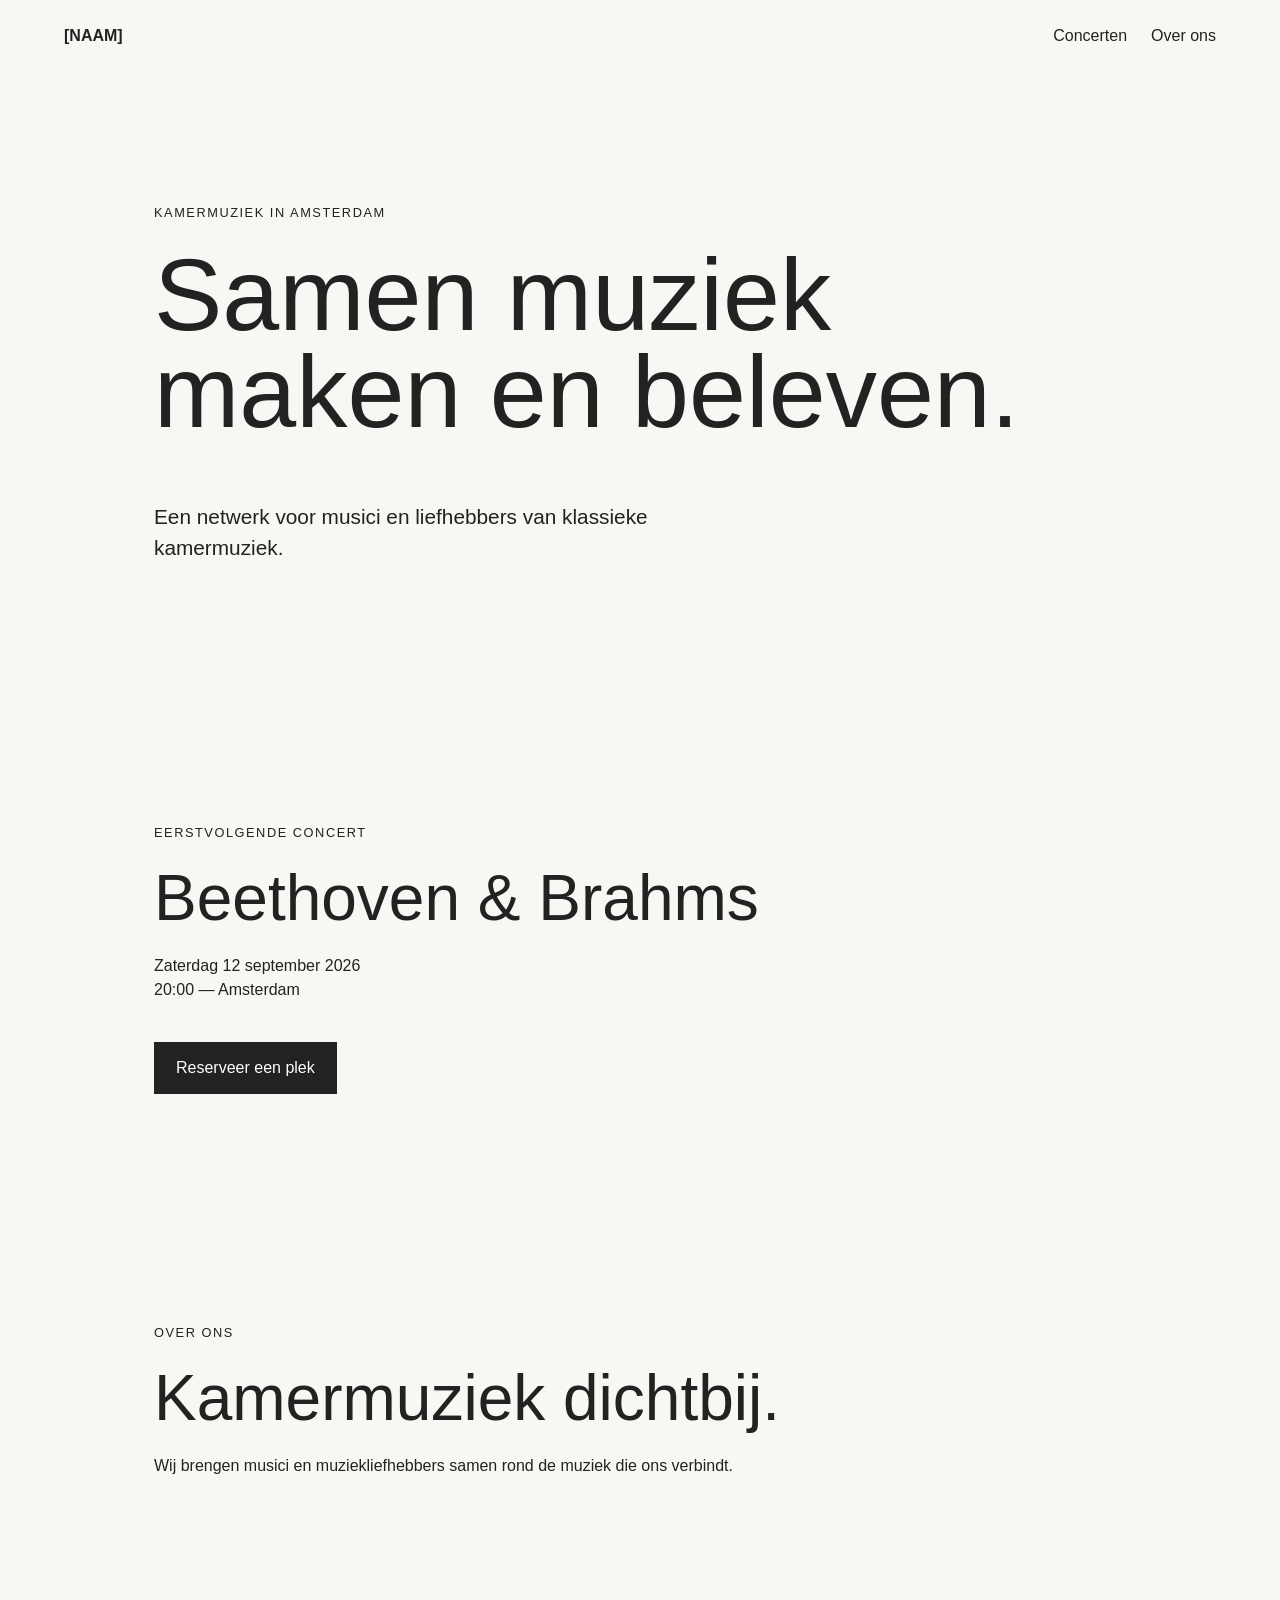
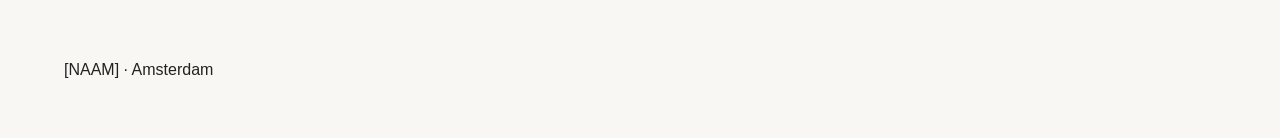
==== index.html @ c8fad397 "Initial website" ====
<!DOCTYPE html>
<html lang="nl">
<head>
    <meta charset="UTF-8">
    <meta name="viewport" content="width=device-width, initial-scale=1.0">
    <title>[NAAM] — Kamermuziek in Amsterdam</title>
    <link rel="stylesheet" href="css/style.css">
</head>

<body>

    <header>
        <a href="/" class="logo">[NAAM]</a>

        <nav>
            <a href="#concerten">Concerten</a>
            <a href="#over-ons">Over ons</a>
        </nav>
    </header>

    <main>

        <section class="hero">
            <p class="eyebrow">Kamermuziek in Amsterdam</p>

            <h1>
                Samen muziek<br>
                maken en beleven.
            </h1>

            <p class="intro">
                Een netwerk voor musici en liefhebbers van klassieke kamermuziek.
            </p>
        </section>

        <section id="concerten">
            <p class="eyebrow">Eerstvolgende concert</p>

            <h2>Beethoven & Brahms</h2>

            <p>
                Zaterdag 12 september 2026<br>
                20:00 — Amsterdam
            </p>

            <a href="#" class="button">Reserveer een plek</a>
        </section>

        <section id="over-ons">
            <p class="eyebrow">Over ons</p>

            <h2>Kamermuziek dichtbij.</h2>

            <p>
                Wij brengen musici en muziekliefhebbers samen
                rond de muziek die ons verbindt.
            </p>
        </section>

    </main>

    <footer>
        <p>[NAAM] · Amsterdam</p>
    </footer>

</body>
</html>
---- css/style.css ----
* {
    box-sizing: border-box;
}

html {
    scroll-behavior: smooth;
}

body {
    margin: 0;
    font-family: Arial, sans-serif;
    color: #222;
    background: #f8f7f3;
    line-height: 1.5;
}

header {
    display: flex;
    justify-content: space-between;
    align-items: center;
    padding: 24px 5vw;
}

.logo {
    font-weight: 600;
    text-decoration: none;
    color: inherit;
}

nav {
    display: flex;
    gap: 24px;
}

nav a {
    color: inherit;
    text-decoration: none;
}

main {
    max-width: 1100px;
    margin: 0 auto;
}

section {
    padding: 12vh 5vw;
}

.hero {
    min-height: 70vh;
    display: flex;
    flex-direction: column;
    justify-content: center;
}

.eyebrow {
    text-transform: uppercase;
    letter-spacing: 0.12em;
    font-size: 0.8rem;
    margin-bottom: 24px;
}

h1 {
    font-size: clamp(3rem, 8vw, 7rem);
    line-height: 0.95;
    font-weight: 500;
    margin: 0 0 40px;
}

h2 {
    font-size: clamp(2rem, 5vw, 4rem);
    line-height: 1;
    font-weight: 500;
    margin: 0 0 24px;
}

.intro {
    max-width: 550px;
    font-size: 1.3rem;
}

.button {
    display: inline-block;
    margin-top: 24px;
    padding: 14px 22px;
    background: #222;
    color: white;
    text-decoration: none;
}

footer {
    padding: 40px 5vw;
}
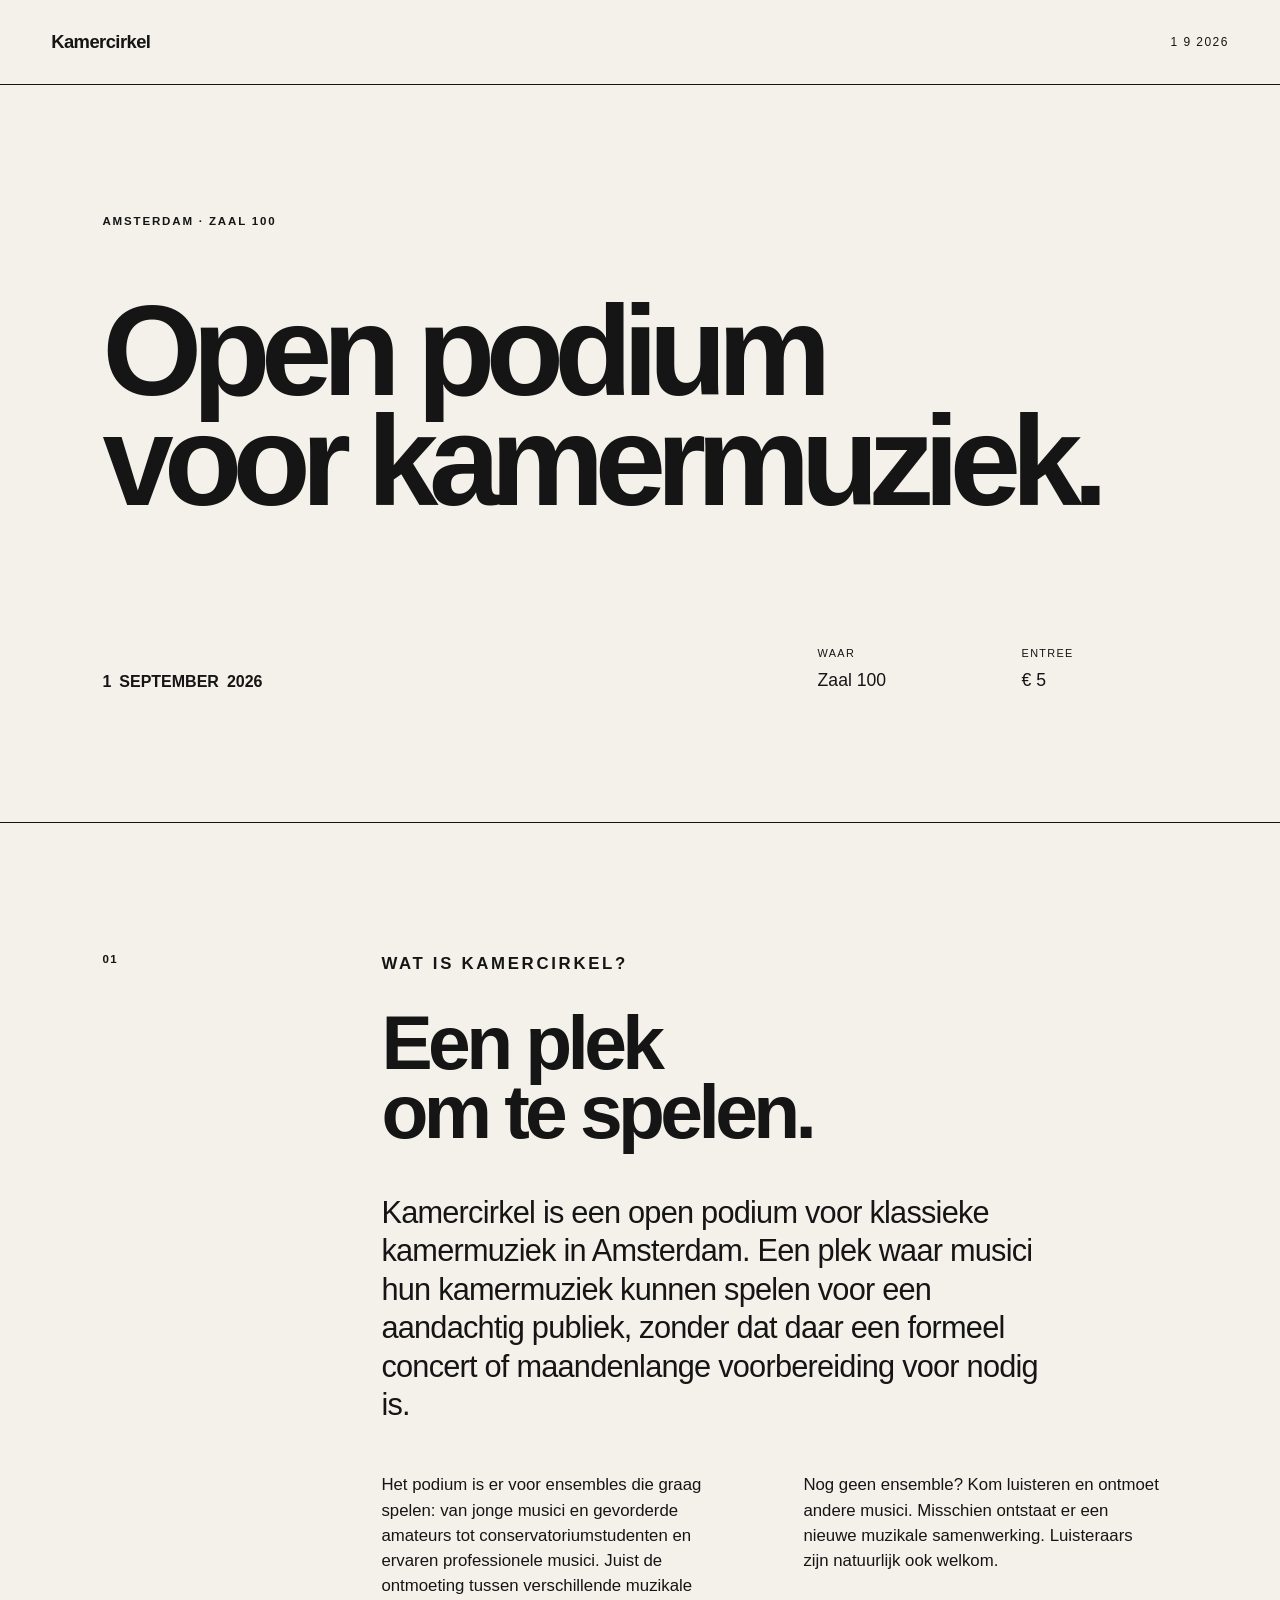
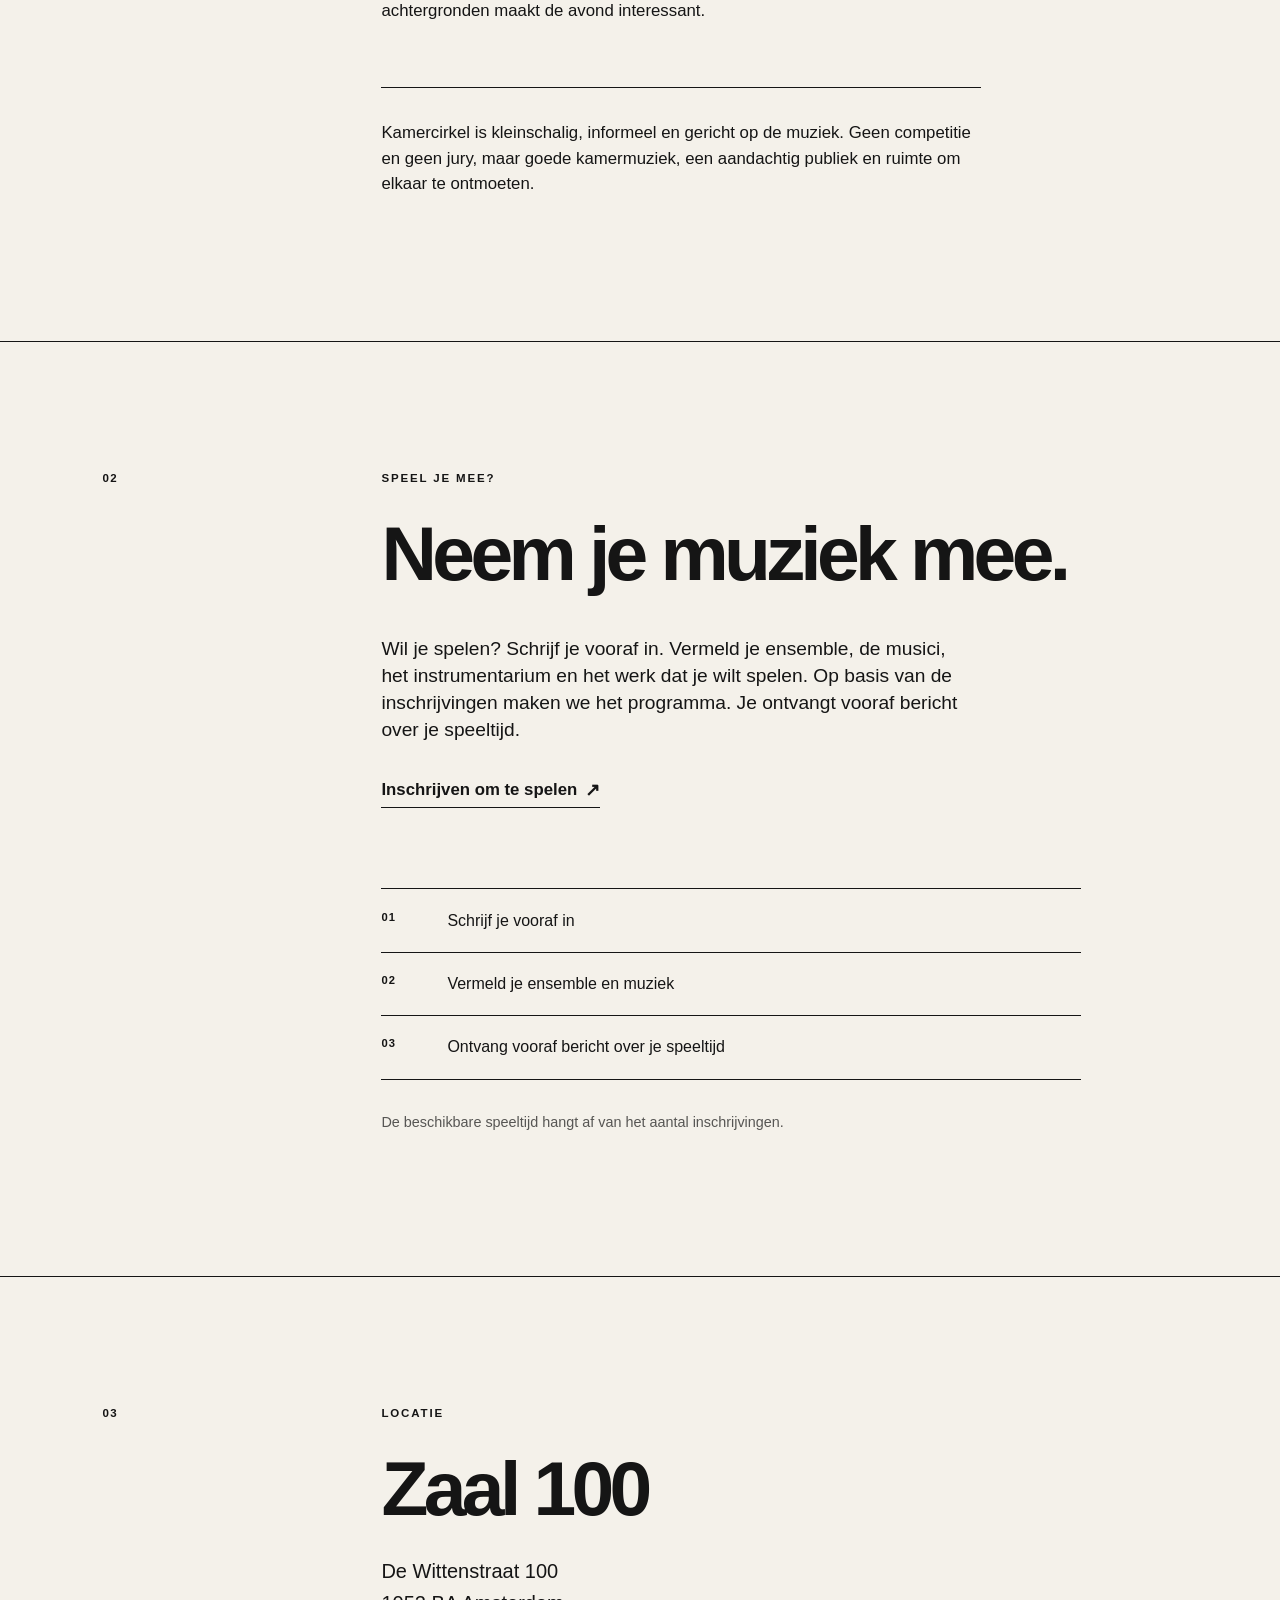
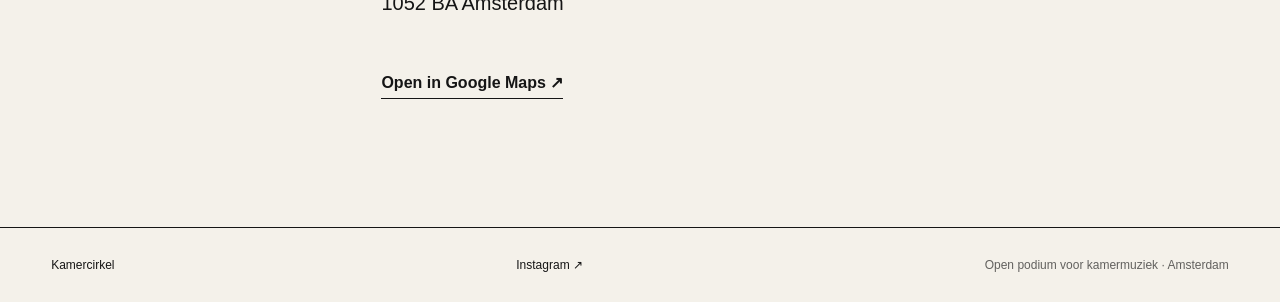
==== commit 1556ae93: "Update event" ====
--- a/index.html
+++ b/index.html
@@ -1,67 +1,443 @@
 <!DOCTYPE html>
 <html lang="nl">
+
 <head>
+
     <meta charset="UTF-8">
-    <meta name="viewport" content="width=device-width, initial-scale=1.0">
-    <title>[NAAM] — Kamermuziek in Amsterdam</title>
-    <link rel="stylesheet" href="css/style.css">
+
+    <meta
+        name="viewport"
+        content="width=device-width, initial-scale=1.0"
+    >
+
+    <title>
+        Kamercirkel — Open podium voor kamermuziek in Amsterdam
+    </title>
+
+    <meta
+        name="description"
+        content="Kamercirkel is een open podium voor klassieke kamermuziek in Amsterdam. Een plek voor ensembles, professionele musici, conservatoriumstudenten en gevorderde amateurs om kamermuziek te spelen, te luisteren en andere musici te ontmoeten.
+"
+    >
+
+    <meta
+        name="robots"
+        content="index, follow"
+    >
+
+    
+
+
+    <!-- Open Graph -->
+
+    <meta
+        property="og:type"
+        content="event"
+    >
+
+    <meta
+        property="og:title"
+        content="Kamercirkel — Open podium voor klassieke kamermuziek"
+    >
+
+    <meta
+        property="og:description"
+        content="Kamercirkel is een open podium voor klassieke kamermuziek in Amsterdam. Een plek voor ensembles, professionele musici, conservatoriumstudenten en gevorderde amateurs om kamermuziek te spelen, te luisteren en andere musici te ontmoeten.
+"
+    >
+
+    
+
+    <meta
+        property="og:locale"
+        content="nl_NL"
+    >
+
+
+    <!-- Structured data -->
+
+    <script type="application/ld+json">
+    {
+        "@context": "https://schema.org",
+        "@type": "Event",
+
+        "name": "Kamercirkel \u2014 Open podium voor klassieke kamermuziek",
+
+        "description": "Kamercirkel is een open podium voor klassieke kamermuziek in Amsterdam. Een plek waar musici hun kamermuziek kunnen spelen voor een aandachtig publiek, zonder dat daar een formeel concert of maandenlange voorbereiding voor nodig is.\n",
+
+        "startDate": "",
+        "endDate": "2026-09-01T23:00:00",
+
+        "eventStatus": "https://schema.org/EventScheduled",
+
+        "location": {
+            "@type": "Place",
+            "name": "Zaal 100",
+
+            "address": {
+                "@type": "PostalAddress",
+                "streetAddress": "De Wittenstraat 100",
+                "postalCode": "1052 BA",
+                "addressLocality": "Amsterdam",
+                "addressCountry": "NL"
+            }
+        },
+
+        "offers": {
+            "@type": "Offer",
+            "price": 5,
+            "priceCurrency": "EUR",
+            "availability": "https://schema.org/InStock"
+        },
+
+        "organizer": {
+            "@type": "Organization",
+            "name": "Kamercirkel"
+            
+        }
+
+        
+        ,
+        "sameAs": [
+            "https://instagram.com/..."
+        ]
+        
+    }
+    </script>
+
+
+    <!-- Stylesheet -->
+
+    <link
+        rel="stylesheet"
+        href="css/style.css"
+    >
+
 </head>
 
+
 <body>
 
-    <header>
-        <a href="/" class="logo">[NAAM]</a>
-
-        <nav>
-            <a href="#concerten">Concerten</a>
-            <a href="#over-ons">Over ons</a>
-        </nav>
-    </header>
-
-    <main>
-
-        <section class="hero">
-            <p class="eyebrow">Kamermuziek in Amsterdam</p>
+
+<header class="header">
+
+    <a
+        href="/"
+        class="logo"
+    >
+        Kamercirkel
+    </a>
+
+    <span class="edition">
+        1 9 2026
+    </span>
+
+</header>
+
+
+<main>
+
+
+    <!-- HERO -->
+
+    <section class="hero">
+
+        <div class="hero-top">
+
+            <p class="eyebrow">
+                Amsterdam · Zaal 100
+            </p>
+
+        </div>
+
+
+        <div class="hero-main">
 
             <h1>
-                Samen muziek<br>
-                maken en beleven.
+                Open podium<br>
+                voor kamermuziek.
             </h1>
 
-            <p class="intro">
-                Een netwerk voor musici en liefhebbers van klassieke kamermuziek.
-            </p>
-        </section>
-
-        <section id="concerten">
-            <p class="eyebrow">Eerstvolgende concert</p>
-
-            <h2>Beethoven & Brahms</h2>
-
-            <p>
-                Zaterdag 12 september 2026<br>
-                20:00 — Amsterdam
-            </p>
-
-            <a href="#" class="button">Reserveer een plek</a>
-        </section>
-
-        <section id="over-ons">
-            <p class="eyebrow">Over ons</p>
-
-            <h2>Kamermuziek dichtbij.</h2>
-
-            <p>
-                Wij brengen musici en muziekliefhebbers samen
-                rond de muziek die ons verbindt.
-            </p>
-        </section>
-
-    </main>
-
-    <footer>
-        <p>[NAAM] · Amsterdam</p>
-    </footer>
+        </div>
+
+
+        <div class="hero-bottom">
+
+            <div class="event-date">
+
+                <span class="date-day">
+                    1
+                </span>
+
+                <span class="date-month">
+                    SEPTEMBER
+                </span>
+
+                <span class="date-year">
+                    2026
+                </span>
+
+            </div>
+
+
+            <div class="hero-details">
+
+                <div>
+                    <span class="label">Waar</span>
+
+                    <strong>
+                        Zaal 100
+                    </strong>
+                </div>
+
+
+                <div>
+                    <span class="label">Entree</span>
+
+                    <strong>
+                        € 5
+                    </strong>
+                </div>
+
+            </div>
+
+        </div>
+
+    </section>
+
+
+
+    <!-- ABOUT -->
+
+    <section class="about">
+
+        <div class="section-number">
+            01
+        </div>
+
+
+        <div class="about-content">
+
+            <p class="eyebrow">
+                Wat is Kamercirkel?
+            </p>
+
+            <h2>
+                Een plek<br>
+                om te spelen.
+            </h2>
+
+
+            <p class="large">
+                Kamercirkel is een open podium voor klassieke kamermuziek in Amsterdam. Een plek waar musici hun kamermuziek kunnen spelen voor een aandachtig publiek, zonder dat daar een formeel concert of maandenlange voorbereiding voor nodig is.
+
+            </p>
+
+
+            <div class="text-columns">
+
+                <p>
+                    Het podium is er voor ensembles die graag spelen: van jonge musici en gevorderde amateurs tot conservatoriumstudenten en ervaren professionele musici. Juist de ontmoeting tussen verschillende muzikale achtergronden maakt de avond interessant.
+
+                </p>
+
+                <p>
+                    Nog geen ensemble? Kom luisteren en ontmoet andere musici. Misschien ontstaat er een nieuwe muzikale samenwerking. Luisteraars zijn natuurlijk ook welkom.
+
+                </p>
+
+            </div>
+
+
+            <p class="concept">
+                Kamercirkel is kleinschalig, informeel en gericht op de muziek. Geen competitie en geen jury, maar goede kamermuziek, een aandachtig publiek en ruimte om elkaar te ontmoeten.
+
+            </p>
+
+        </div>
+
+    </section>
+
+
+
+    <!-- PLAY -->
+
+    <section class="play">
+
+        <div class="section-number">
+            02
+        </div>
+
+
+        <div class="play-content">
+
+            <p class="eyebrow">
+                Speel je mee?
+            </p>
+
+
+            <h2>
+                Neem je muziek mee.
+            </h2>
+
+
+            <p class="play-introduction">
+                Wil je spelen? Schrijf je vooraf in. Vermeld je ensemble, de musici, het instrumentarium en het werk dat je wilt spelen. Op basis van de inschrijvingen maken we het programma. Je ontvangt vooraf bericht over je speeltijd.
+
+            </p>
+
+
+            <a
+                class="registration-link"
+                href="https://docs.google.com/forms/d/e/1FAIpQLScF7BjYv0ZZ7OWXcv6IKM0kbrwD1I_tq4zoYv1nE0_ulK1Kbw/viewform?usp=publish-editor"
+                target="_blank"
+                rel="noopener noreferrer"
+            >
+                Inschrijven om te spelen
+                <span>↗</span>
+            </a>
+
+
+            <div class="rules">
+
+                <div class="rule">
+
+                    <span>
+                        01
+                    </span>
+
+                    <strong>
+                        Schrijf je vooraf in
+                    </strong>
+
+                </div>
+
+
+                <div class="rule">
+
+                    <span>
+                        02
+                    </span>
+
+                    <strong>
+                        Vermeld je ensemble en muziek
+                    </strong>
+
+                </div>
+
+
+                <div class="rule">
+
+                    <span>
+                        03
+                    </span>
+
+                    <strong>
+                        Ontvang vooraf bericht over je speeltijd
+                    </strong>
+
+                </div>
+
+            </div>
+
+
+            <p class="playing-time">
+                De beschikbare speeltijd hangt af van het aantal inschrijvingen.
+            </p>
+
+        </div>
+
+    </section>
+
+
+
+    <!-- LOCATION -->
+
+    <section class="location">
+
+        <div class="section-number">
+            03
+        </div>
+
+
+        <div class="location-content">
+
+            <p class="eyebrow">
+                Locatie
+            </p>
+
+
+            <h2>
+                Zaal 100
+            </h2>
+
+
+            <p class="address">
+
+                De Wittenstraat 100<br>
+
+                1052 BA
+                Amsterdam
+
+            </p>
+
+
+            <a
+                class="location-link"
+                href="https://www.google.com/maps/search/?api=1&amp;query=De+Wittenstraat+100%2C+1052+BA+Amsterdam"
+                target="_blank"
+                rel="noopener noreferrer"
+            >
+                Open in Google Maps
+                <span>↗</span>
+            </a>
+
+        </div>
+
+    </section>
+
+
+</main>
+
+
+
+<!-- FOOTER -->
+
+<footer class="footer">
+
+    <div class="footer-name">
+        Kamercirkel
+    </div>
+
+
+    <div class="footer-links">
+
+        
+
+            <a
+                href="https://instagram.com/..."
+                target="_blank"
+                rel="noopener noreferrer"
+            >
+                Instagram
+                <span>↗</span>
+            </a>
+
+        
+
+
+        
+
+    </div>
+
+
+    <div class="footer-tagline">
+        Open podium voor kamermuziek · Amsterdam
+    </div>
+
+</footer>
+
 
 </body>
+
 </html>
--- a/css/style.css
+++ b/css/style.css
@@ -8,86 +8,525 @@
 
 body {
     margin: 0;
-    font-family: Arial, sans-serif;
-    color: #222;
-    background: #f8f7f3;
+    background: #f4f1ea;
+    color: #151515;
+    font-family: Arial, Helvetica, sans-serif;
     line-height: 1.5;
 }
 
-header {
+a {
+    color: inherit;
+}
+
+
+/* --------------------------------
+   HEADER
+-------------------------------- */
+
+.header {
     display: flex;
     justify-content: space-between;
     align-items: center;
-    padding: 24px 5vw;
+
+    padding: 28px 4vw;
+
+    border-bottom: 1px solid #151515;
 }
 
 .logo {
-    font-weight: 600;
+    font-size: 1.15rem;
+    font-weight: 700;
     text-decoration: none;
-    color: inherit;
-}
-
-nav {
-    display: flex;
-    gap: 24px;
-}
-
-nav a {
-    color: inherit;
-    text-decoration: none;
-}
+    letter-spacing: -0.03em;
+}
+
+.edition {
+    font-size: 0.75rem;
+    text-transform: uppercase;
+    letter-spacing: 0.12em;
+}
+
+
+/* --------------------------------
+   GENERAL
+-------------------------------- */
 
 main {
-    max-width: 1100px;
-    margin: 0 auto;
+    width: 100%;
 }
 
 section {
-    padding: 12vh 5vw;
-}
+    padding: 10vw 8vw;
+    border-bottom: 1px solid #151515;
+}
+
+.eyebrow {
+    margin: 0 0 2rem;
+
+    font-size: 0.72rem;
+    font-weight: 700;
+    text-transform: uppercase;
+    letter-spacing: 0.16em;
+}
+
+.label {
+    display: block;
+
+    margin-bottom: 0.35rem;
+
+    font-size: 0.68rem;
+    text-transform: uppercase;
+    letter-spacing: 0.12em;
+}
+
+
+/* --------------------------------
+   HERO
+-------------------------------- */
 
 .hero {
-    min-height: 70vh;
+    min-height: 82vh;
+
     display: flex;
     flex-direction: column;
-    justify-content: center;
-}
-
-.eyebrow {
-    text-transform: uppercase;
+    justify-content: space-between;
+}
+
+.hero h1 {
+    max-width: 1100px;
+
+    margin: 0;
+
+    font-size: clamp(4rem, 10vw, 10rem);
+    font-weight: 700;
+    line-height: 0.86;
+    letter-spacing: -0.075em;
+}
+
+.hero-meta {
+    display: grid;
+    grid-template-columns: repeat(3, 1fr);
+
+    max-width: 900px;
+
+    margin-top: 8rem;
+}
+
+.hero-meta div {
+    padding-right: 2rem;
+}
+
+.hero-meta strong {
+    font-size: 1.1rem;
+    font-weight: 500;
+}
+
+
+/* --------------------------------
+   HERO DATE / DETAILS
+-------------------------------- */
+
+.hero-bottom {
+    display: flex;
+    justify-content: space-between;
+    align-items: flex-end;
+
+    margin-top: 6rem;
+}
+
+.event-date {
+    display: flex;
+    align-items: baseline;
+    gap: 0.5rem;
+}
+
+.date-day,
+.date-month,
+.date-year {
+    font-size: 1rem;
+    font-weight: 700;
+}
+
+.hero-details {
+    display: grid;
+    grid-template-columns: repeat(2, minmax(120px, 1fr));
+    gap: 3rem;
+
+    min-width: 360px;
+}
+
+.hero-details strong {
+    font-size: 1.1rem;
+    font-weight: 500;
+}
+
+
+/* --------------------------------
+   ABOUT
+-------------------------------- */
+
+.about {
+    display: grid;
+    grid-template-columns: 20% 1fr;
+    gap: 5vw;
+}
+
+.section-number {
+    font-size: 0.72rem;
+    font-weight: 700;
     letter-spacing: 0.12em;
-    font-size: 0.8rem;
-    margin-bottom: 24px;
-}
-
-h1 {
-    font-size: clamp(3rem, 8vw, 7rem);
-    line-height: 0.95;
+}
+
+.about-content {
+    max-width: 780px;
+}
+
+h2 {
+    margin: 0 0 3rem;
+
+    font-size: clamp(3rem, 6vw, 6rem);
+    font-weight: 600;
+    line-height: 0.9;
+    letter-spacing: -0.06em;
+}
+
+.about p {
+    max-width: 680px;
+}
+
+.about .large {
+    margin-bottom: 3rem;
+
+    font-size: clamp(1.4rem, 2.4vw, 2.2rem);
+    line-height: 1.25;
+    letter-spacing: -0.025em;
+}
+
+.about p:not(.large) {
+    max-width: 600px;
+
+    font-size: 1.05rem;
+}
+
+
+/* --------------------------------
+   ABOUT TEXT
+-------------------------------- */
+
+.text-columns {
+    display: grid;
+    grid-template-columns: repeat(2, minmax(0, 1fr));
+    gap: 4rem;
+
+    max-width: 780px;
+}
+
+.text-columns p {
+    margin: 0;
+}
+
+.concept {
+    max-width: 650px;
+
+    margin-top: 4rem;
+    padding-top: 2rem;
+
+    border-top: 1px solid #151515;
+
+    font-size: 1rem;
+    line-height: 1.5;
+}
+
+
+/* --------------------------------
+   PLAY
+-------------------------------- */
+
+.play {
+    display: grid;
+    grid-template-columns: 20% 1fr;
+    gap: 5vw;
+}
+
+.play-content {
+    max-width: 700px;
+}
+
+.play-content > p:not(.eyebrow) {
+    max-width: 580px;
+
+    font-size: 1.2rem;
+}
+
+.play-introduction {
+    max-width: 650px;
+
+    margin: 0;
+
+    font-size: 1.2rem;
+
+    line-height: 1.4;
+}
+
+
+/* --------------------------------
+   REGISTRATION LINK
+-------------------------------- */
+
+.registration-link {
+    display: inline-flex;
+    align-items: center;
+    gap: 0.5rem;
+
+    margin-top: 2rem;
+    padding-bottom: 0.25rem;
+
+    font-size: 1.05rem;
+    font-weight: 700;
+
+    text-decoration: none;
+
+    border-bottom: 1px solid #151515;
+
+    transition:
+        gap 0.2s ease,
+        opacity 0.2s ease;
+}
+
+.registration-link:hover {
+    gap: 0.8rem;
+    opacity: 0.55;
+}
+
+.registration-link span {
+    font-size: 1.1em;
+}
+
+
+/* --------------------------------
+   PLAYING RULES
+-------------------------------- */
+
+.rules {
+    margin-top: 5rem;
+
+    border-top: 1px solid #151515;
+}
+
+.rules div {
+    display: grid;
+    grid-template-columns: 50px 1fr;
+    gap: 1rem;
+
+    padding: 1.2rem 0;
+
+    border-bottom: 1px solid #151515;
+}
+
+.rules span {
+    font-size: 0.7rem;
+    font-weight: 700;
+    letter-spacing: 0.1em;
+}
+
+.rules strong {
+    font-size: 1rem;
     font-weight: 500;
-    margin: 0 0 40px;
-}
-
-h2 {
-    font-size: clamp(2rem, 5vw, 4rem);
-    line-height: 1;
-    font-weight: 500;
-    margin: 0 0 24px;
-}
-
-.intro {
-    max-width: 550px;
-    font-size: 1.3rem;
-}
-
-.button {
+}
+
+.playing-time {
+    margin-top: 2rem;
+
+    font-size: 0.9rem !important;
+
+    opacity: 0.7;
+}
+
+
+/* --------------------------------
+   LOCATION
+-------------------------------- */
+
+.location {
+    display: grid;
+    grid-template-columns: 20% 1fr;
+    gap: 5vw;
+}
+
+.location-content h2 {
+    margin-bottom: 2rem;
+}
+
+.location-content > p:not(.eyebrow) {
+    font-size: 1.25rem;
+}
+
+.address {
+    line-height: 1.6;
+}
+
+.location-link {
     display: inline-block;
-    margin-top: 24px;
-    padding: 14px 22px;
-    background: #222;
-    color: white;
+
+    margin-top: 2rem;
+
+    padding-bottom: 0.2rem;
+
+    font-weight: 700;
     text-decoration: none;
-}
-
-footer {
-    padding: 40px 5vw;
+
+    border-bottom: 1px solid #151515;
+
+    transition: opacity 0.2s ease;
+}
+
+.location-link:hover {
+    opacity: 0.55;
+}
+
+
+/* --------------------------------
+   FOOTER
+-------------------------------- */
+
+.footer {
+    display: flex;
+    justify-content: space-between;
+    align-items: baseline;
+
+    gap: 2rem;
+
+    padding: 28px 4vw;
+
+    font-size: 0.75rem;
+}
+
+.footer strong {
+    font-size: 0.9rem;
+}
+
+.footer-links {
+    display: flex;
+    gap: 1.5rem;
+}
+
+.footer-links a {
+    text-decoration: none;
+}
+
+.footer-links a:hover {
+    text-decoration: underline;
+}
+
+.footer-tagline {
+    opacity: 0.65;
+}
+
+
+/* --------------------------------
+   MOBILE
+-------------------------------- */
+
+@media (max-width: 700px) {
+
+    .header {
+        padding: 22px 5vw;
+    }
+
+    .edition {
+        font-size: 0.65rem;
+    }
+
+    section {
+        padding: 18vw 7vw;
+    }
+
+
+    /* HERO */
+
+    .hero {
+        min-height: 78vh;
+    }
+
+    .hero h1 {
+        font-size: clamp(3.6rem, 18vw, 6rem);
+        line-height: 0.86;
+    }
+
+    .hero-bottom {
+        flex-direction: column;
+        align-items: flex-start;
+
+        gap: 2rem;
+
+        margin-top: 5rem;
+    }
+
+    .hero-details {
+        grid-template-columns: 1fr 1fr;
+
+        width: 100%;
+        min-width: 0;
+
+        gap: 2rem;
+    }
+
+
+    /* ABOUT */
+
+    .about,
+    .play,
+    .location {
+        grid-template-columns: 1fr;
+        gap: 3rem;
+    }
+
+    h2 {
+        font-size: clamp(3rem, 15vw, 5rem);
+    }
+
+    .about .large {
+        font-size: 1.35rem;
+    }
+
+    .text-columns {
+        grid-template-columns: 1fr;
+        gap: 2rem;
+    }
+
+    .concept {
+        margin-top: 3rem;
+    }
+
+
+    /* PLAY */
+
+    .play-content > p:not(.eyebrow) {
+        font-size: 1.1rem;
+    }
+
+    .play-introduction {
+        font-size: 1.1rem;
+    }
+
+    .rules {
+        margin-top: 3rem;
+    }
+
+
+    /* FOOTER */
+
+    .footer {
+        flex-direction: column;
+
+        padding: 25px 7vw;
+    }
+
+    .footer-links {
+        order: 2;
+    }
+
+    .footer-tagline {
+        order: 3;
+    }
 }
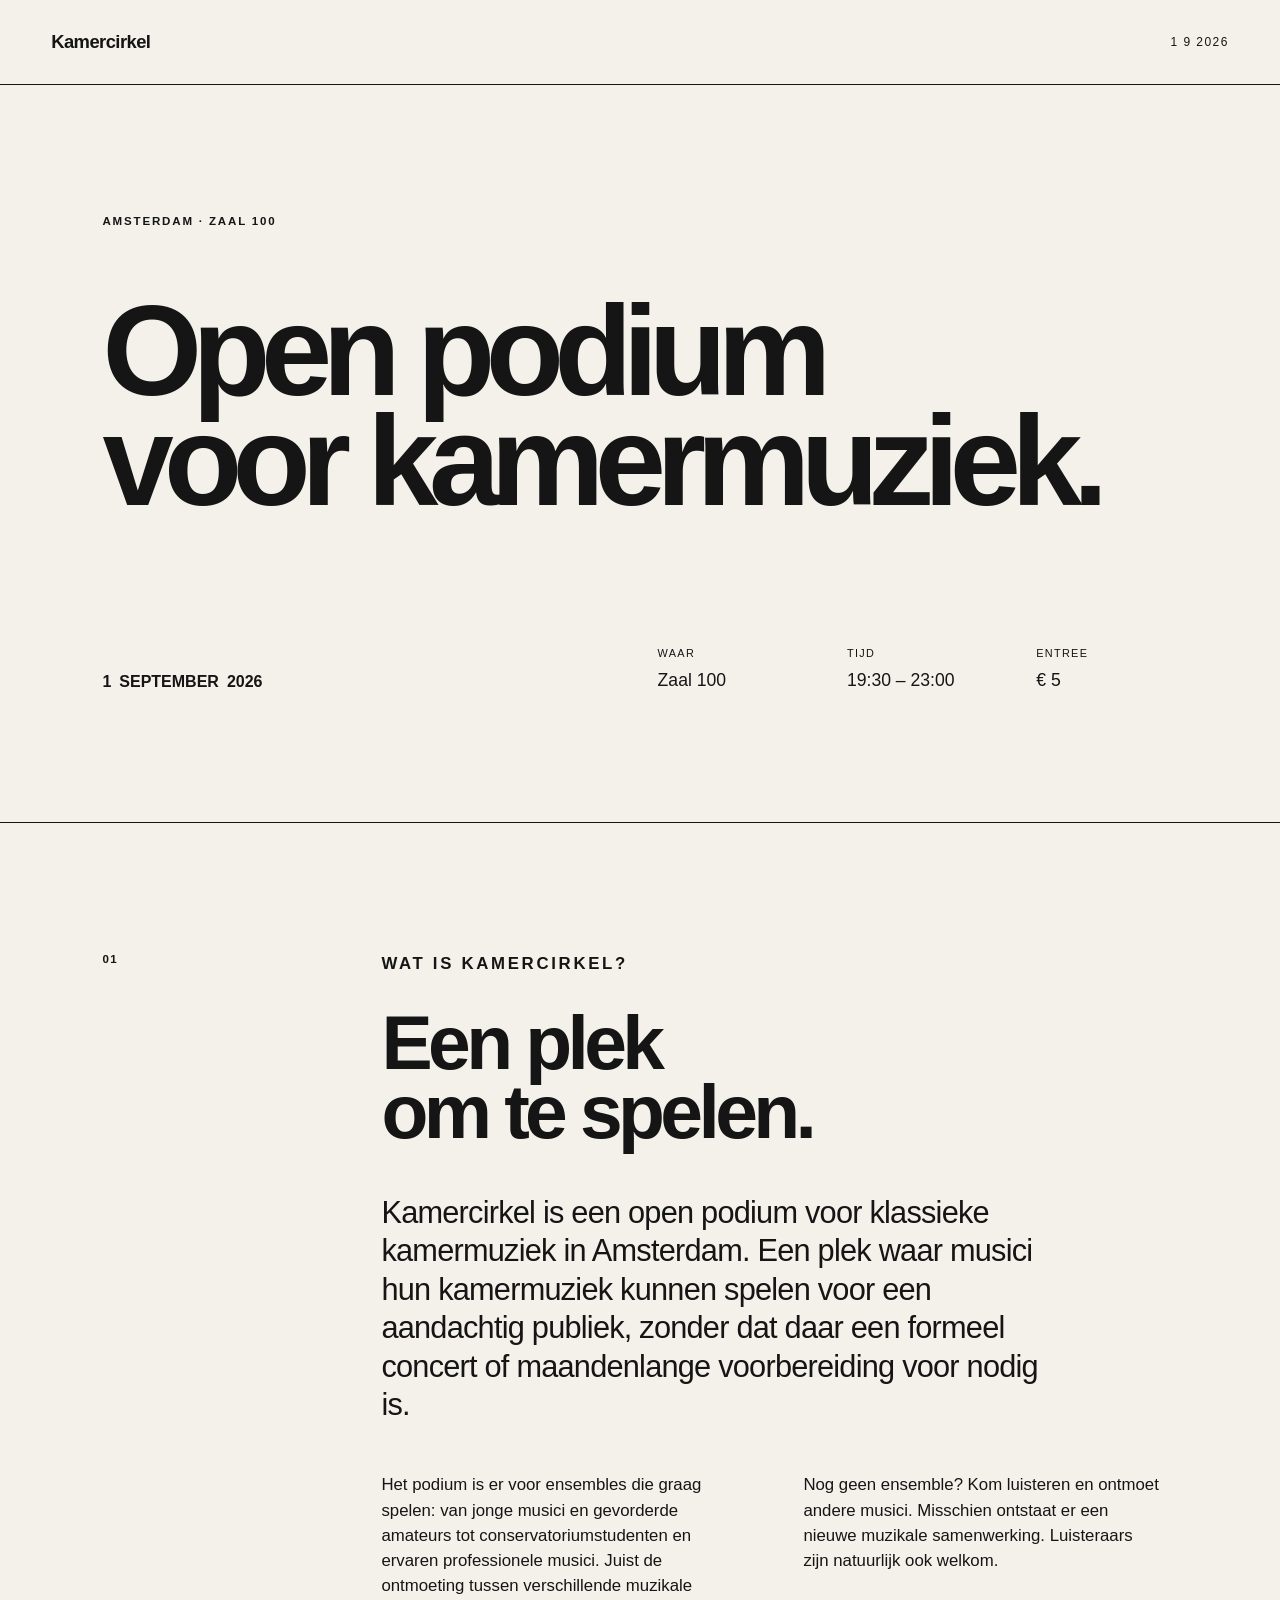
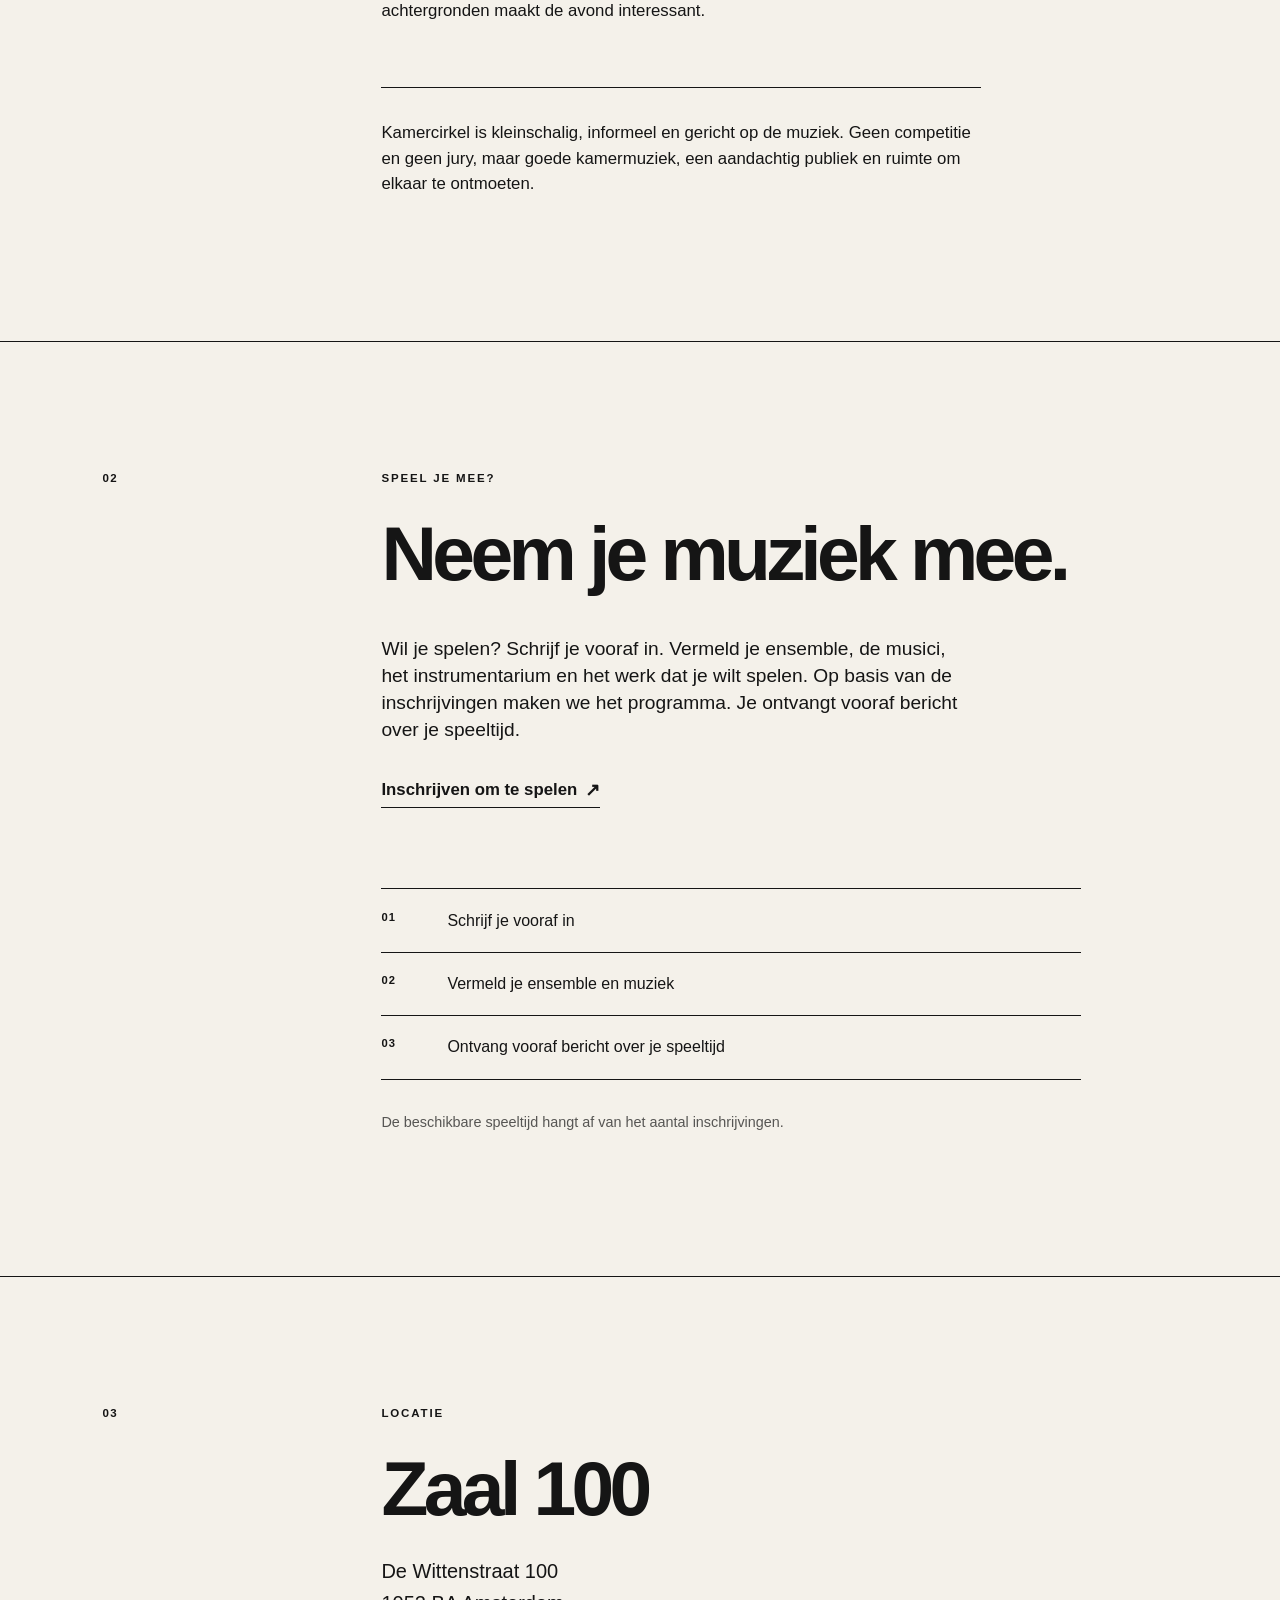
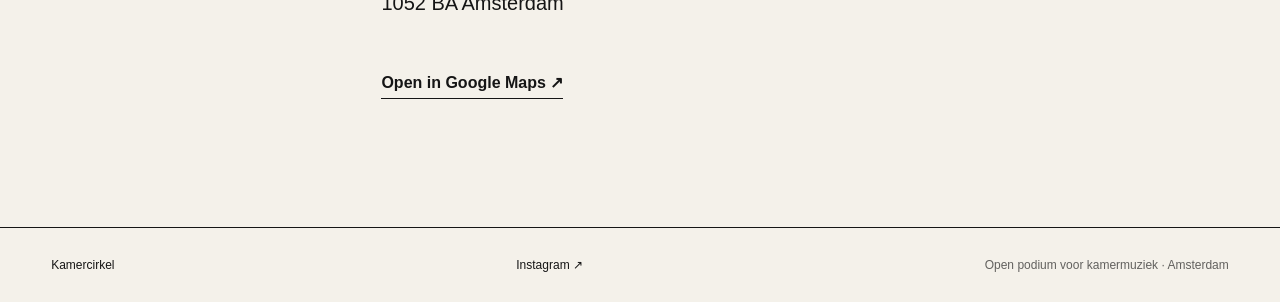
==== commit 715ecae3: "Show event time" ====
--- a/index.html
+++ b/index.html
@@ -26,6 +26,11 @@
     >
 
     
+    <link
+        rel="canonical"
+        href="https://eckhardtubbens.github.io/kamercirkel/"
+    >
+    
 
 
     <!-- Open Graph -->
@@ -46,6 +51,11 @@
 "
     >
 
+    
+    <meta
+        property="og:url"
+        content="https://eckhardtubbens.github.io/kamercirkel/"
+    >
     
 
     <meta
@@ -93,6 +103,8 @@
         "organizer": {
             "@type": "Organization",
             "name": "Kamercirkel"
+            ,
+            "url": "https://eckhardtubbens.github.io/kamercirkel"
             
         }
 
@@ -187,6 +199,15 @@
 
                     <strong>
                         Zaal 100
+                    </strong>
+                </div>
+
+
+                <div>
+                    <span class="label">Tijd</span>
+
+                    <strong>
+                        19:30 – 23:00
                     </strong>
                 </div>
 
--- a/css/style.css
+++ b/css/style.css
@@ -149,10 +149,11 @@
 
 .hero-details {
     display: grid;
-    grid-template-columns: repeat(2, minmax(120px, 1fr));
+    grid-template-columns: repeat(3, minmax(120px, 1fr));
+
+    min-width: 520px;
+
     gap: 3rem;
-
-    min-width: 360px;
 }
 
 .hero-details strong {
@@ -464,13 +465,10 @@
 
     .hero-details {
         grid-template-columns: 1fr 1fr;
-
         width: 100%;
         min-width: 0;
-
         gap: 2rem;
     }
-
 
     /* ABOUT */
 
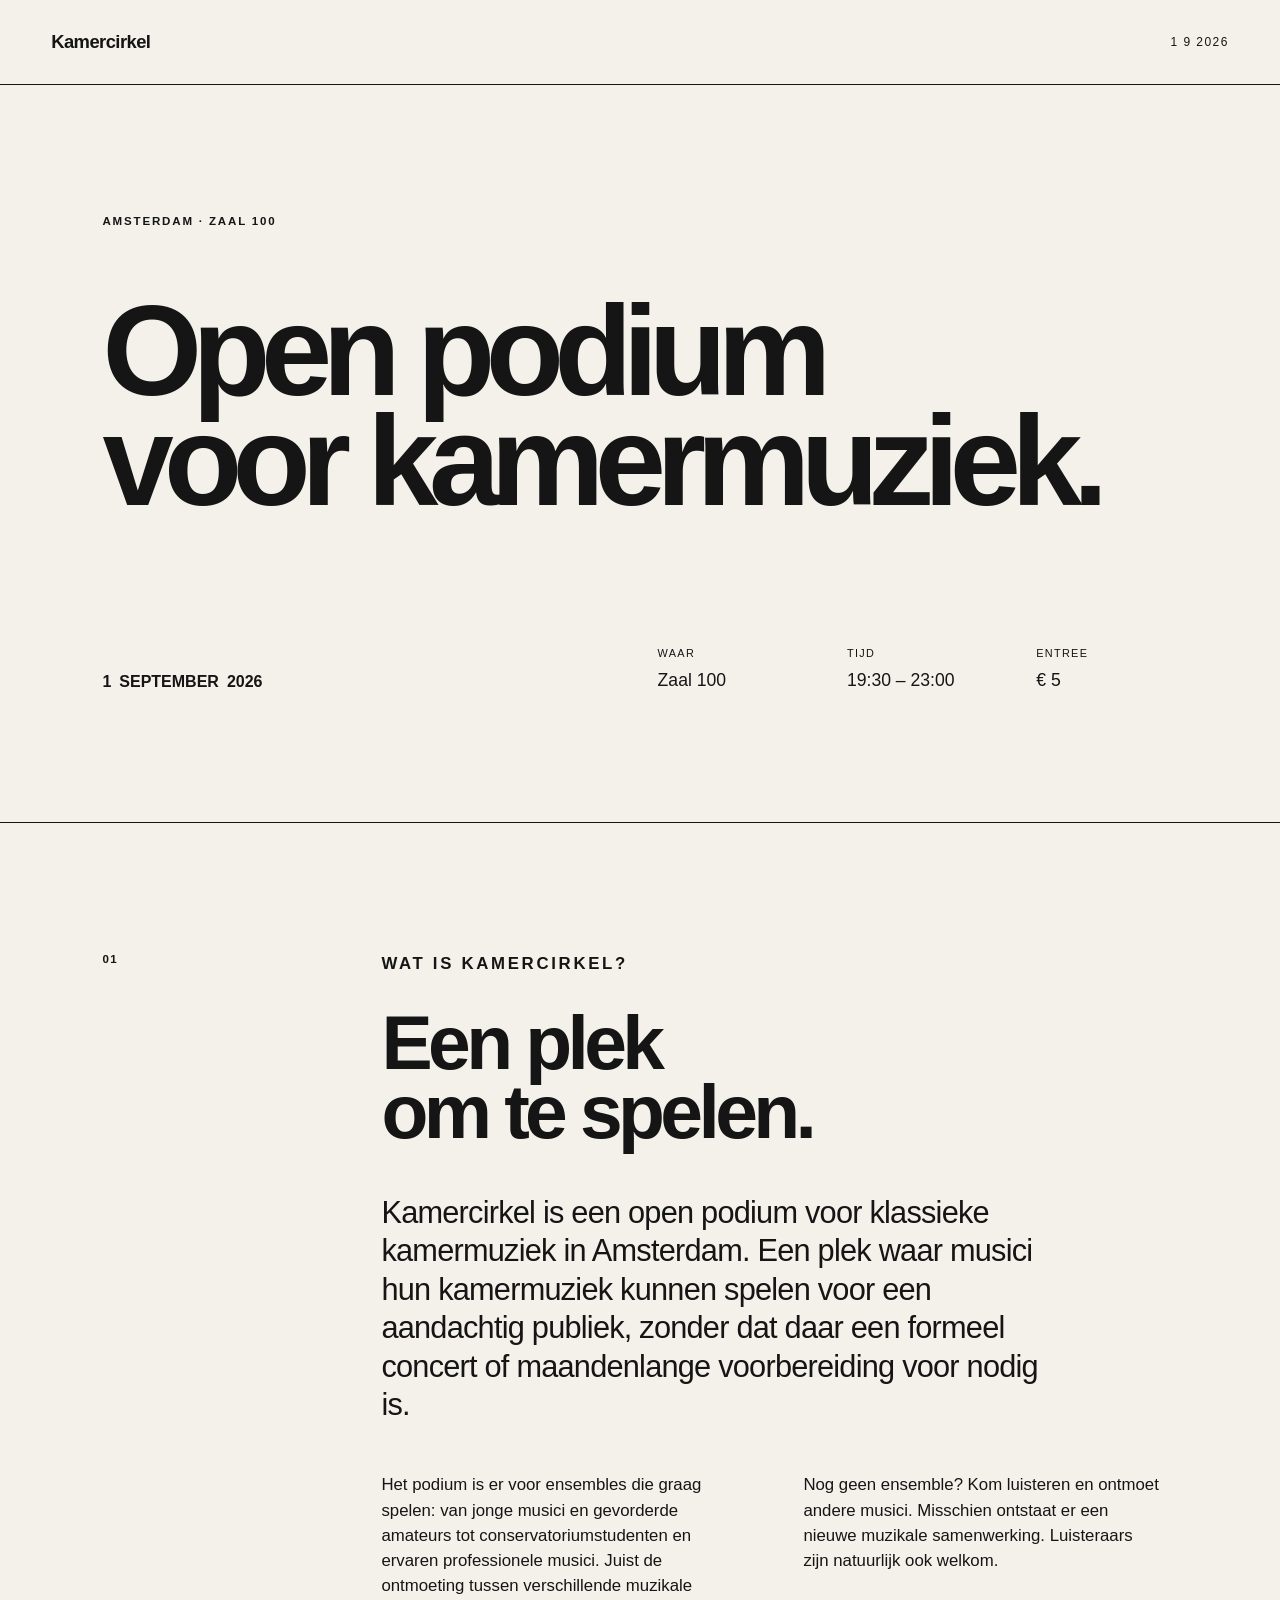
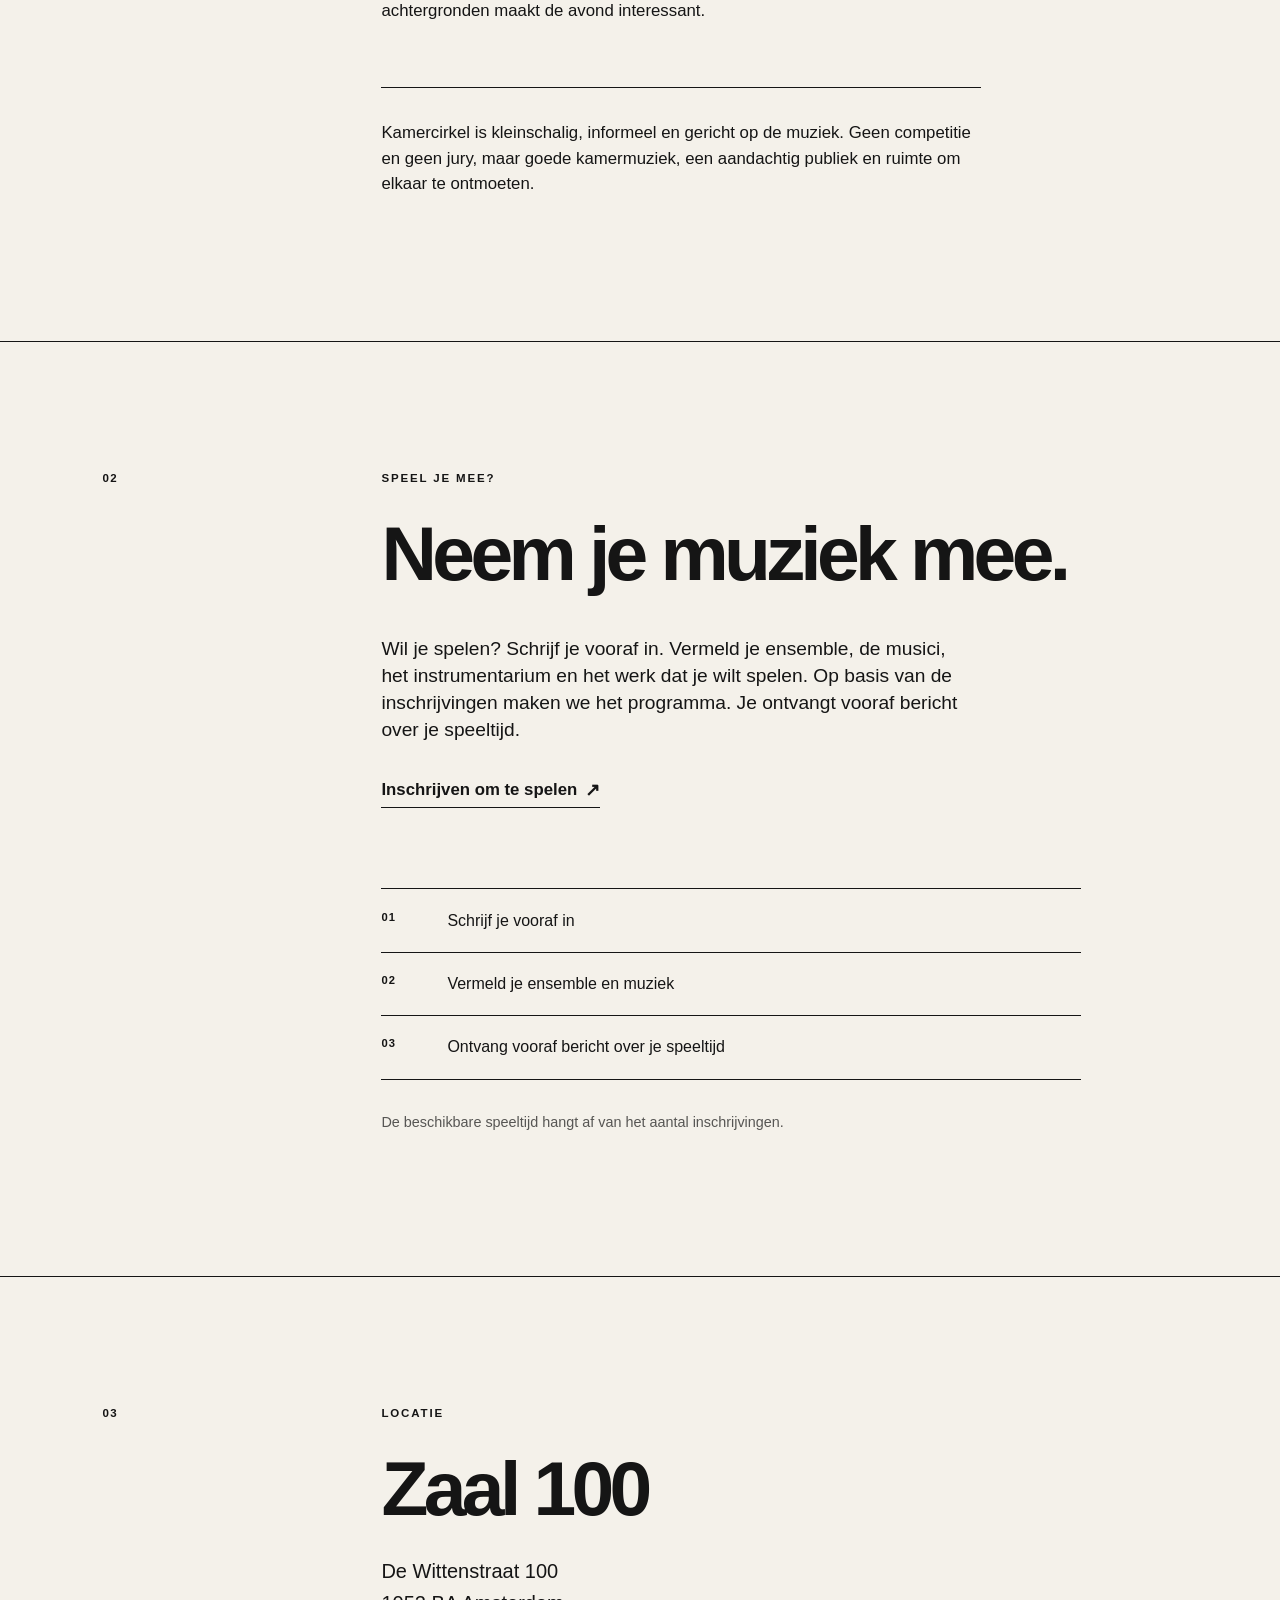
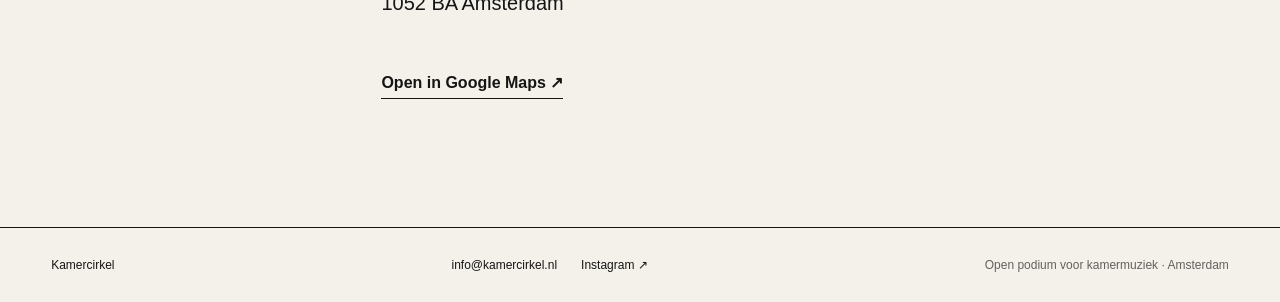
==== commit 0c059c83: "toevoeging e-mail" ====
--- a/index.html
+++ b/index.html
@@ -28,7 +28,7 @@
     
     <link
         rel="canonical"
-        href="https://eckhardtubbens.github.io/kamercirkel/"
+        href="https://kamercirkel.nl/"
     >
     
 
@@ -54,7 +54,7 @@
     
     <meta
         property="og:url"
-        content="https://eckhardtubbens.github.io/kamercirkel/"
+        content="https://kamercirkel.nl/"
     >
     
 
@@ -104,7 +104,7 @@
             "@type": "Organization",
             "name": "Kamercirkel"
             ,
-            "url": "https://eckhardtubbens.github.io/kamercirkel"
+            "url": "https://kamercirkel.nl"
             
         }
 
@@ -435,6 +435,15 @@
 
         
 
+            <a href="mailto:info@kamercirkel.nl">
+                info@kamercirkel.nl
+            </a>
+
+        
+
+
+        
+
             <a
                 href="https://instagram.com/..."
                 target="_blank"
@@ -451,7 +460,6 @@
 
     </div>
 
-
     <div class="footer-tagline">
         Open podium voor kamermuziek · Amsterdam
     </div>
